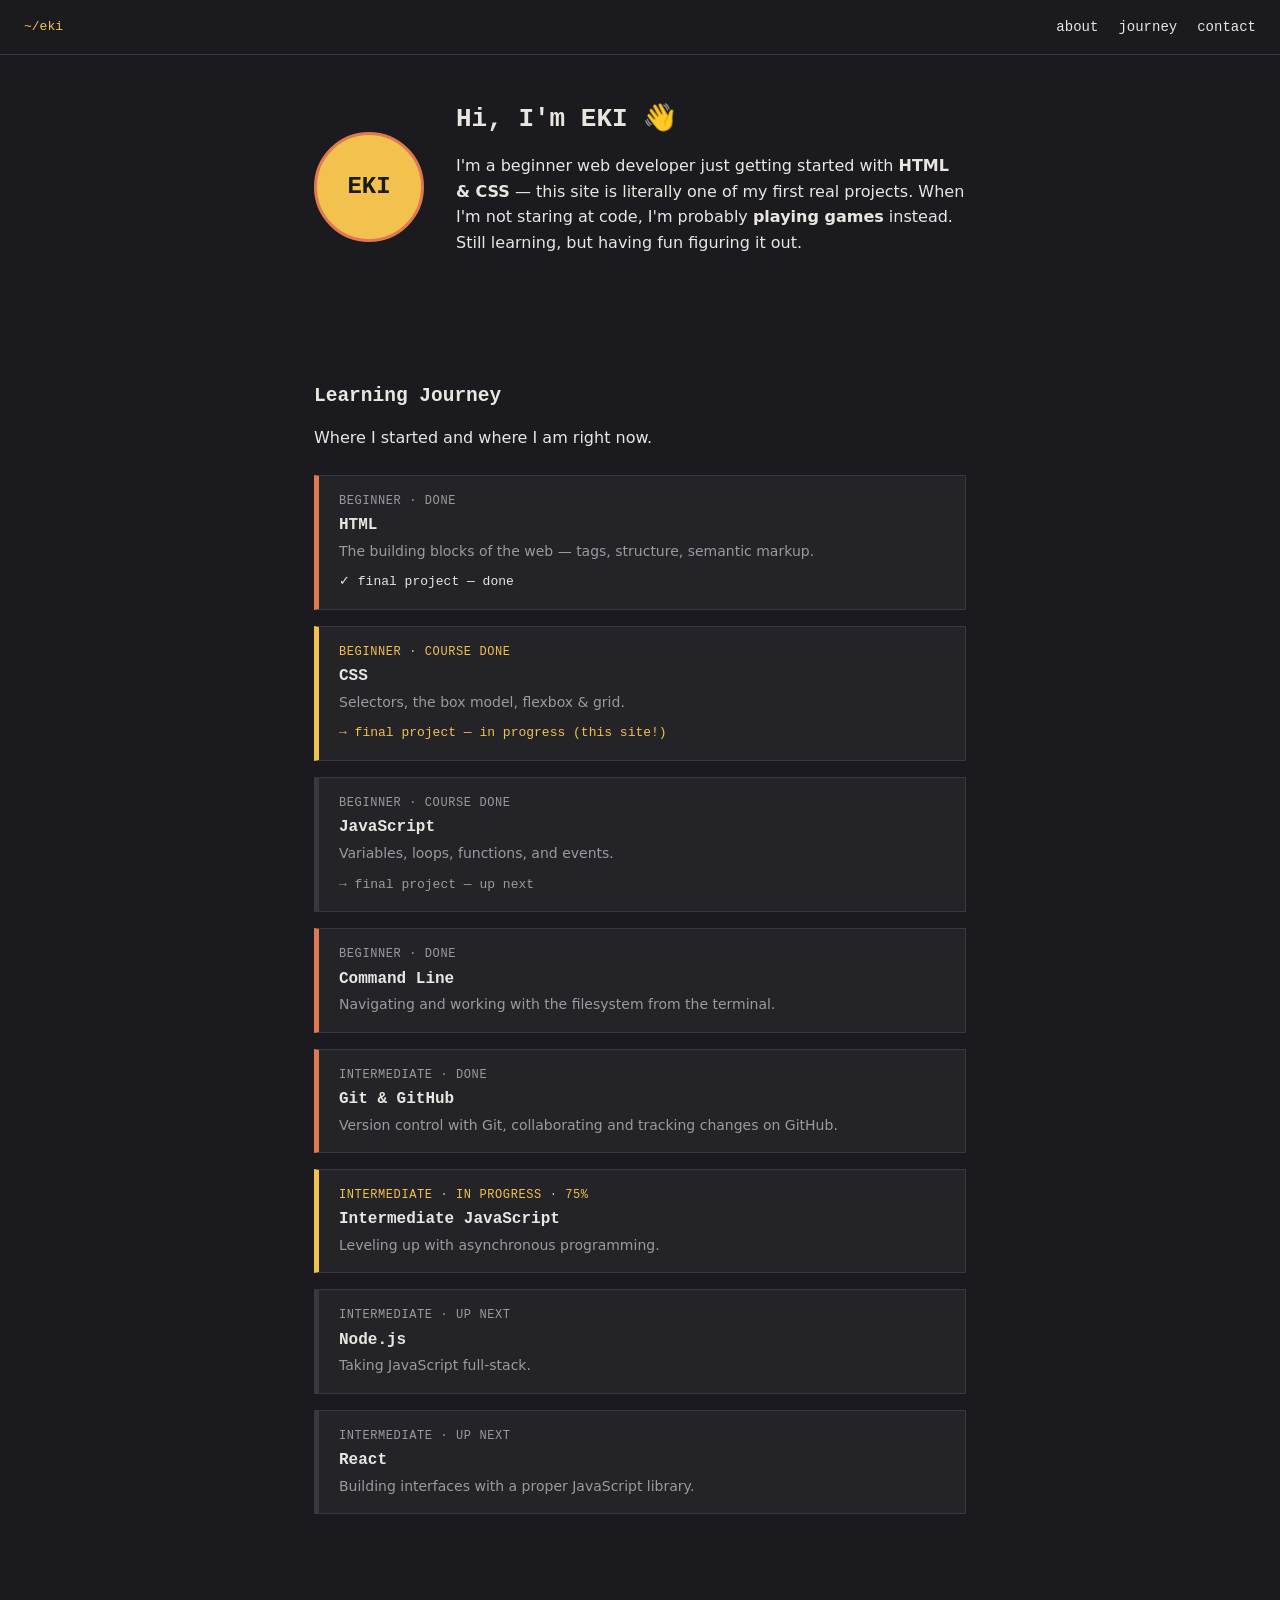
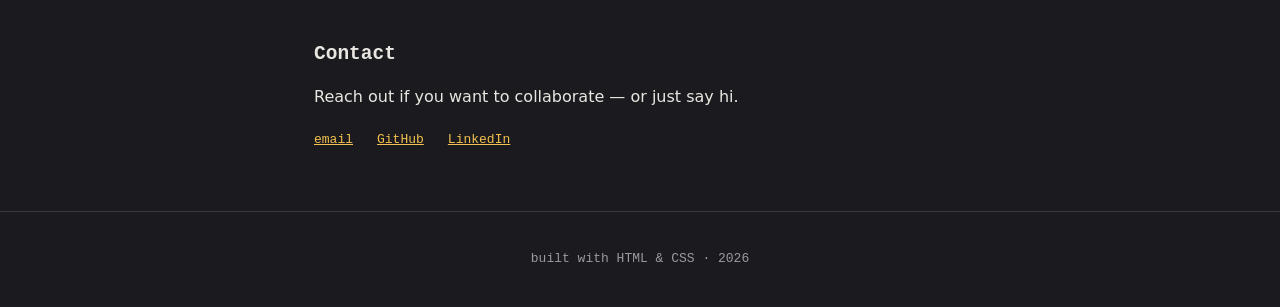
==== css/index.html @ de0ccdf5 "Refactor code structure for improved readability and maintainability" ====
<!doctype html>
<html lang="en">
  <head>
    <meta charset="UTF-8" />
    <meta name="viewport" content="width=device-width, initial-scale=1.0" />
    <title>EKI – Personal Site</title>
    <link href="styles.css" rel="stylesheet" />
  </head>
  <body>
    <header>
      <span class="logo">~/eki</span>
      <nav>
        <a href="#about">about</a>
        <a href="#journey">journey</a>
        <a href="#contact">contact</a>
      </nav>
    </header>

    <main>
      <section id="about" class="about">
        <div class="avatar">EKI</div>
        <div class="about-text">
          <h1>Hi, I'm EKI 👋</h1>
          <p>
            I'm a beginner web developer just getting started with
            <strong>HTML &amp; CSS</strong> — this site is literally one of my
            first real projects. When I'm not staring at code, I'm probably
            <strong>playing games</strong> instead. Still learning, but having
            fun figuring it out.
          </p>
        </div>
      </section>

      <section id="journey" class="journey">
        <h2>Learning Journey</h2>
        <p>Where I started and where I am right now.</p>
        <ul class="course-list">
          <li class="course done">
            <span class="status">beginner · done</span>
            <h3>HTML</h3>
            <p>The building blocks of the web — tags, structure, semantic markup.</p>
            <ul class="sub-steps">
              <li class="sub-step done">✓ final project — done</li>
            </ul>
          </li>

          <li class="course active">
            <span class="status">beginner · course done</span>
            <h3>CSS</h3>
            <p>Selectors, the box model, flexbox &amp; grid.</p>
            <ul class="sub-steps">
              <li class="sub-step active">→ final project — in progress (this site!)</li>
            </ul>
          </li>

          <li class="course">
            <span class="status">beginner · course done</span>
            <h3>JavaScript</h3>
            <p>Variables, loops, functions, and events.</p>
            <ul class="sub-steps">
              <li class="sub-step">→ final project — up next</li>
            </ul>
          </li>

          <li class="course done">
            <span class="status">beginner · done</span>
            <h3>Command Line</h3>
            <p>Navigating and working with the filesystem from the terminal.</p>
          </li>

          <li class="course done">
            <span class="status">intermediate · done</span>
            <h3>Git &amp; GitHub</h3>
            <p>Version control with Git, collaborating and tracking changes on GitHub.</p>
          </li>

          <li class="course active">
            <span class="status">intermediate · in progress · 75%</span>
            <h3>Intermediate JavaScript</h3>
            <p>Leveling up with asynchronous programming.</p>
          </li>

          <li class="course">
            <span class="status">intermediate · up next</span>
            <h3>Node.js</h3>
            <p>Taking JavaScript full-stack.</p>
          </li>

          <li class="course">
            <span class="status">intermediate · up next</span>
            <h3>React</h3>
            <p>Building interfaces with a proper JavaScript library.</p>
          </li>
        </ul>
      </section>

      <section id="contact" class="contact">
        <h2>Contact</h2>
        <p>Reach out if you want to collaborate — or just say hi.</p>
        <ul class="contact-list">
          <li><a href="mailto:your@email.com">email</a></li>
          <li><a href="#">GitHub</a></li>
          <li><a href="#">LinkedIn</a></li>
        </ul>
      </section>
    </main>

    <footer>
      <p>built with HTML &amp; CSS · 2026</p>
    </footer>
  </body>
</html>
---- css/styles.css ----
/* ---------- základ ---------- */

* {
  box-sizing: border-box;
}

body {
  margin: 0;
  background-color: #1b1b1f;
  color: #e9e6e1;
  font-family: system-ui, -apple-system, "Segoe UI", Roboto, sans-serif;
  line-height: 1.6;
}

h1,
h2,
h3 {
  font-family: monospace;
  line-height: 1.3;
}

a {
  color: #f2c14e;
}

section {
  max-width: 700px;
  margin: 0 auto;
  padding: 48px 24px;
}

/* ---------- header ---------- */

header {
  display: flex;
  justify-content: space-between;
  align-items: center;
  padding: 16px 24px;
  background-color: #1b1b1f;
  border-bottom: 1px solid #38383f;
}

.logo {
  font-family: monospace;
  color: #f2c14e;
}

header nav {
  display: flex;
  gap: 20px;
}

header nav a {
  font-family: monospace;
  font-size: 14px;
  text-decoration: none;
  color: #e9e6e1;
}

header nav a:hover {
  color: #e0794f;
}

/* ---------- about ---------- */

.about {
  display: flex;
  align-items: center;
  gap: 32px;
}

.avatar {
  flex-shrink: 0;
  width: 110px;
  height: 110px;
  border-radius: 50%;
  border: 3px solid #e0794f;
  background-color: #f2c14e;
  color: #1b1b1f;
  display: flex;
  align-items: center;
  justify-content: center;
  font-family: monospace;
  font-size: 24px;
  font-weight: bold;
}

.about h1 {
  margin: 0 0 12px;
  font-size: 26px;
}

/* ---------- journey ---------- */

.course-list {
  list-style: none;
  margin: 24px 0 0;
  padding: 0;
}

.course {
  border: 1px solid #38383f;
  border-left: 5px solid #38383f;
  background-color: #232328;
  padding: 16px 20px;
  margin-bottom: 16px;
}

.course.done {
  border-left-color: #e0794f;
}

.course.active {
  border-left-color: #f2c14e;
}

.status {
  display: block;
  font-family: monospace;
  font-size: 12px;
  letter-spacing: 0.05em;
  text-transform: uppercase;
  color: #9a9a9f;
}

.course.active .status {
  color: #f2c14e;
}

.course h3 {
  margin: 4px 0;
  font-size: 16px;
}

.course p {
  margin: 0;
  color: #9a9a9f;
  font-size: 14px;
}

.sub-steps {
  list-style: none;
  margin: 10px 0 0;
  padding: 0;
}

.sub-step {
  font-family: monospace;
  font-size: 13px;
  color: #9a9a9f;
}

.sub-step.active {
  color: #f2c14e;
}

.sub-step.done {
  color: #e9e6e1;
}

/* ---------- contact ---------- */

.contact-list {
  list-style: none;
  display: flex;
  gap: 24px;
  padding: 0;
  margin-top: 20px;
  font-family: monospace;
}

/* ---------- footer ---------- */

footer {
  text-align: center;
  padding: 24px;
  border-top: 1px solid #38383f;
  color: #9a9a9f;
  font-family: monospace;
  font-size: 13px;
}

/* ---------- mobil ---------- */

@media (max-width: 600px) {
  header {
    flex-direction: column;
    gap: 12px;
  }

  .about {
    flex-direction: column;
    text-align: center;
  }
}
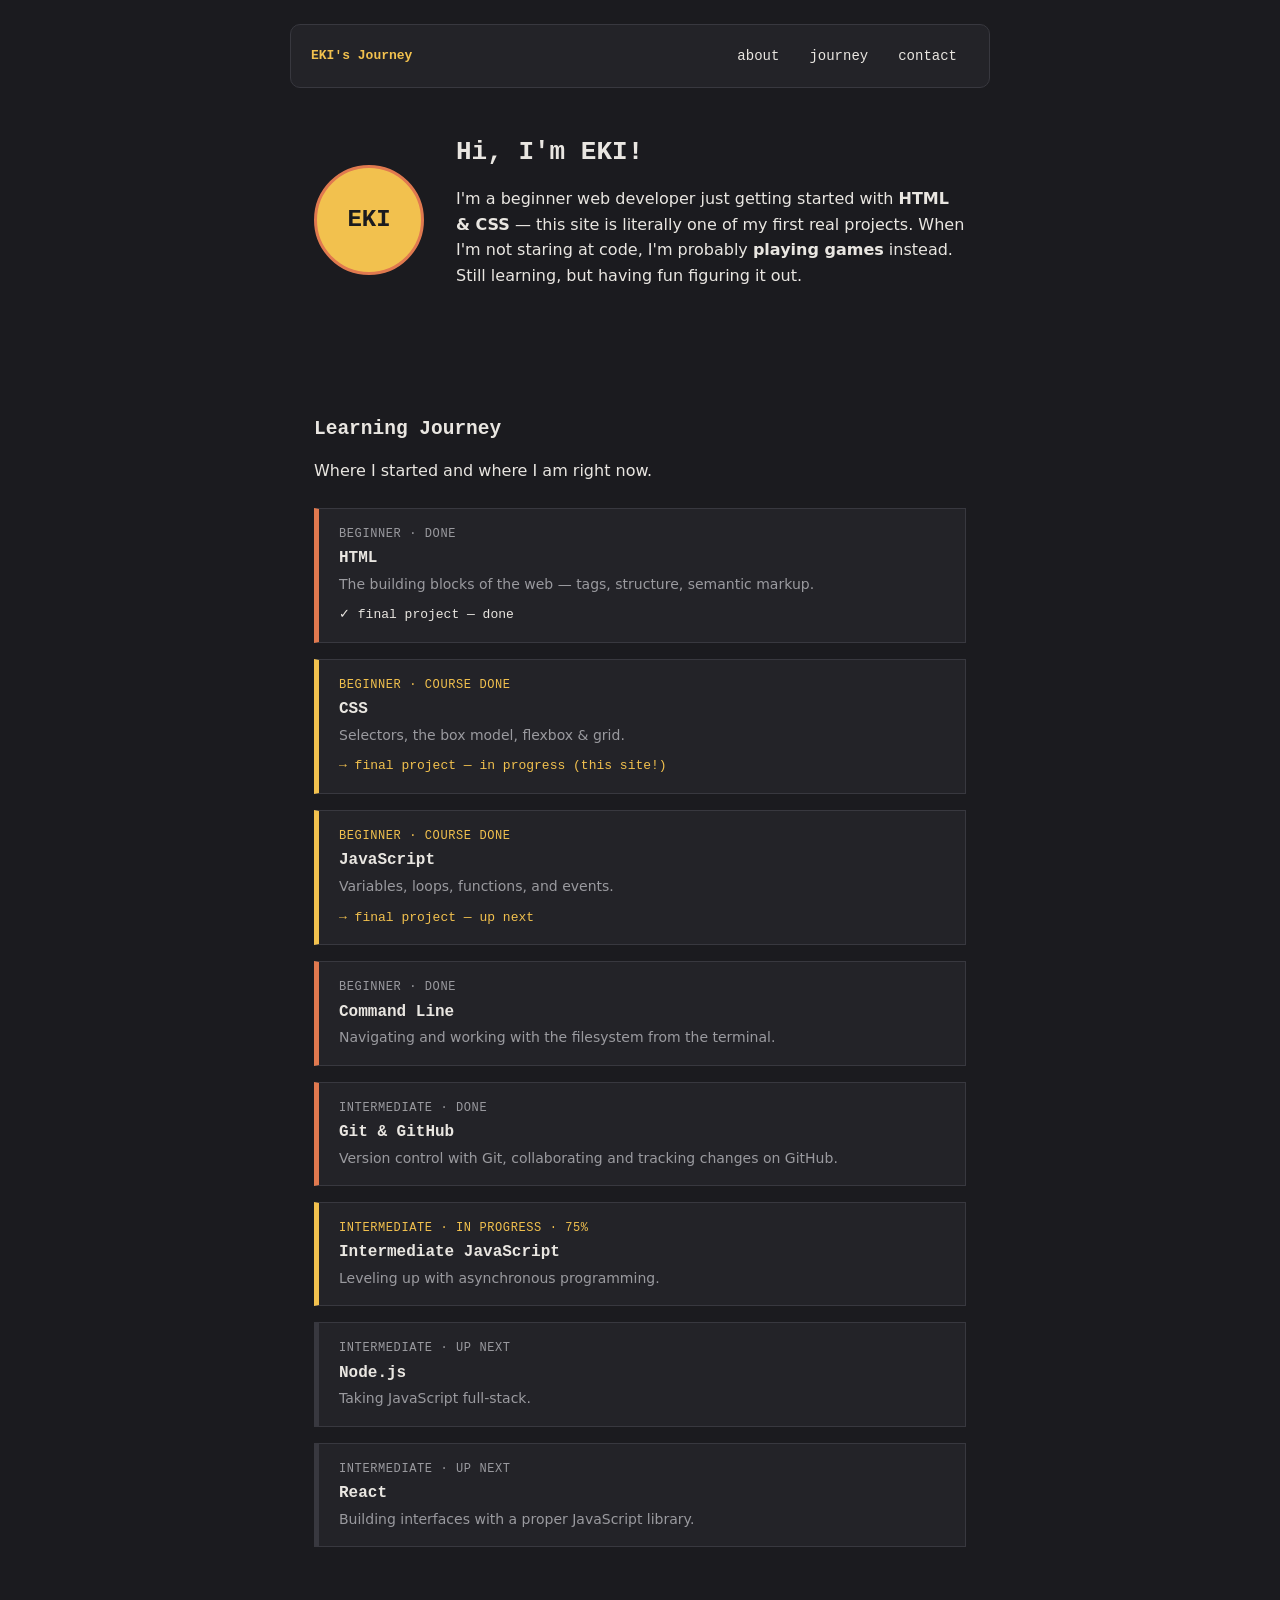
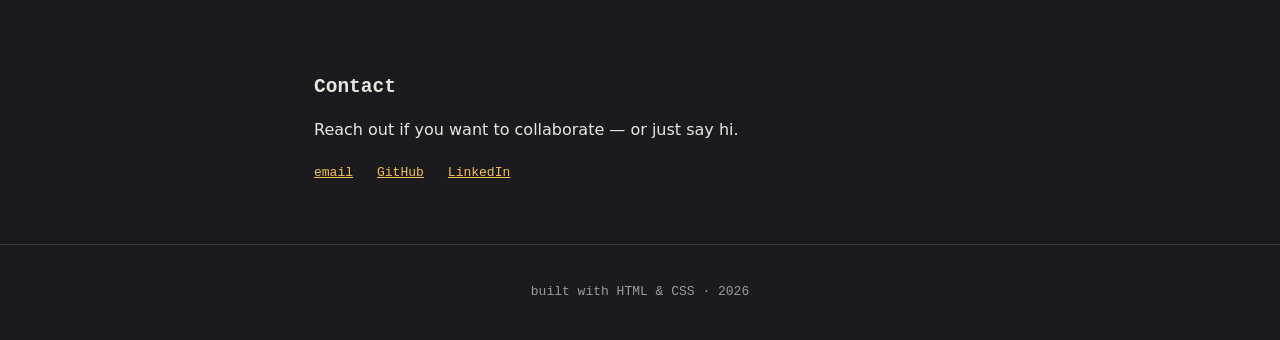
==== commit f2ee7623: "Update logo text and improve content formatting in index.html" ====
--- a/css/index.html
+++ b/css/index.html
@@ -8,7 +8,7 @@
   </head>
   <body>
     <header>
-      <span class="logo">~/eki</span>
+      <span class="logo">EKI's Journey</span>
       <nav>
         <a href="#about">about</a>
         <a href="#journey">journey</a>
@@ -20,7 +20,7 @@
       <section id="about" class="about">
         <div class="avatar">EKI</div>
         <div class="about-text">
-          <h1>Hi, I'm EKI 👋</h1>
+          <h1>Hi, I'm EKI!</h1>
           <p>
             I'm a beginner web developer just getting started with
             <strong>HTML &amp; CSS</strong> — this site is literally one of my
@@ -38,7 +38,9 @@
           <li class="course done">
             <span class="status">beginner · done</span>
             <h3>HTML</h3>
-            <p>The building blocks of the web — tags, structure, semantic markup.</p>
+            <p>
+              The building blocks of the web — tags, structure, semantic markup.
+            </p>
             <ul class="sub-steps">
               <li class="sub-step done">✓ final project — done</li>
             </ul>
@@ -49,16 +51,18 @@
             <h3>CSS</h3>
             <p>Selectors, the box model, flexbox &amp; grid.</p>
             <ul class="sub-steps">
-              <li class="sub-step active">→ final project — in progress (this site!)</li>
+              <li class="sub-step active">
+                → final project — in progress (this site!)
+              </li>
             </ul>
           </li>
 
-          <li class="course">
+          <li class="course active">
             <span class="status">beginner · course done</span>
             <h3>JavaScript</h3>
             <p>Variables, loops, functions, and events.</p>
             <ul class="sub-steps">
-              <li class="sub-step">→ final project — up next</li>
+              <li class="sub-step active">→ final project — up next</li>
             </ul>
           </li>
 
@@ -71,7 +75,10 @@
           <li class="course done">
             <span class="status">intermediate · done</span>
             <h3>Git &amp; GitHub</h3>
-            <p>Version control with Git, collaborating and tracking changes on GitHub.</p>
+            <p>
+              Version control with Git, collaborating and tracking changes on
+              GitHub.
+            </p>
           </li>
 
           <li class="course active">
@@ -98,9 +105,19 @@
         <h2>Contact</h2>
         <p>Reach out if you want to collaborate — or just say hi.</p>
         <ul class="contact-list">
-          <li><a href="mailto:your@email.com">email</a></li>
-          <li><a href="#">GitHub</a></li>
-          <li><a href="#">LinkedIn</a></li>
+          <li><a href="mailto:eki7.te@email.com">email</a></li>
+          <li>
+            <a href="https://github.com/tomaseckhardt" target="_blank"
+              >GitHub</a
+            >
+          </li>
+          <li>
+            <a
+              href="https://www.linkedin.com/in/tom%C3%A1%C5%A1-eckhardt-4a7600174/"
+              target="_blank"
+              >LinkedIn</a
+            >
+          </li>
         </ul>
       </section>
     </main>
--- a/css/styles.css
+++ b/css/styles.css
@@ -32,22 +32,29 @@
 /* ---------- header ---------- */
 
 header {
+  position: sticky;
+  top: 24px;
+  z-index: 10;
   display: flex;
   justify-content: space-between;
   align-items: center;
-  padding: 16px 24px;
-  background-color: #1b1b1f;
-  border-bottom: 1px solid #38383f;
+  max-width: 700px;
+  margin: 24px auto 0;
+  padding: 14px 20px;
+  background-color: #232328;
+  border: 1px solid #38383f;
+  border-radius: 10px;
 }
 
 .logo {
   font-family: monospace;
+  font-weight: bold;
   color: #f2c14e;
 }
 
 header nav {
   display: flex;
-  gap: 20px;
+  gap: 6px;
 }
 
 header nav a {
@@ -55,9 +62,13 @@
   font-size: 14px;
   text-decoration: none;
   color: #e9e6e1;
+  padding: 6px 12px;
+  border-radius: 6px;
+  transition: background-color 0.2s, color 0.2s;
 }
 
 header nav a:hover {
+  background-color: #1b1b1f;
   color: #e0794f;
 }
 
